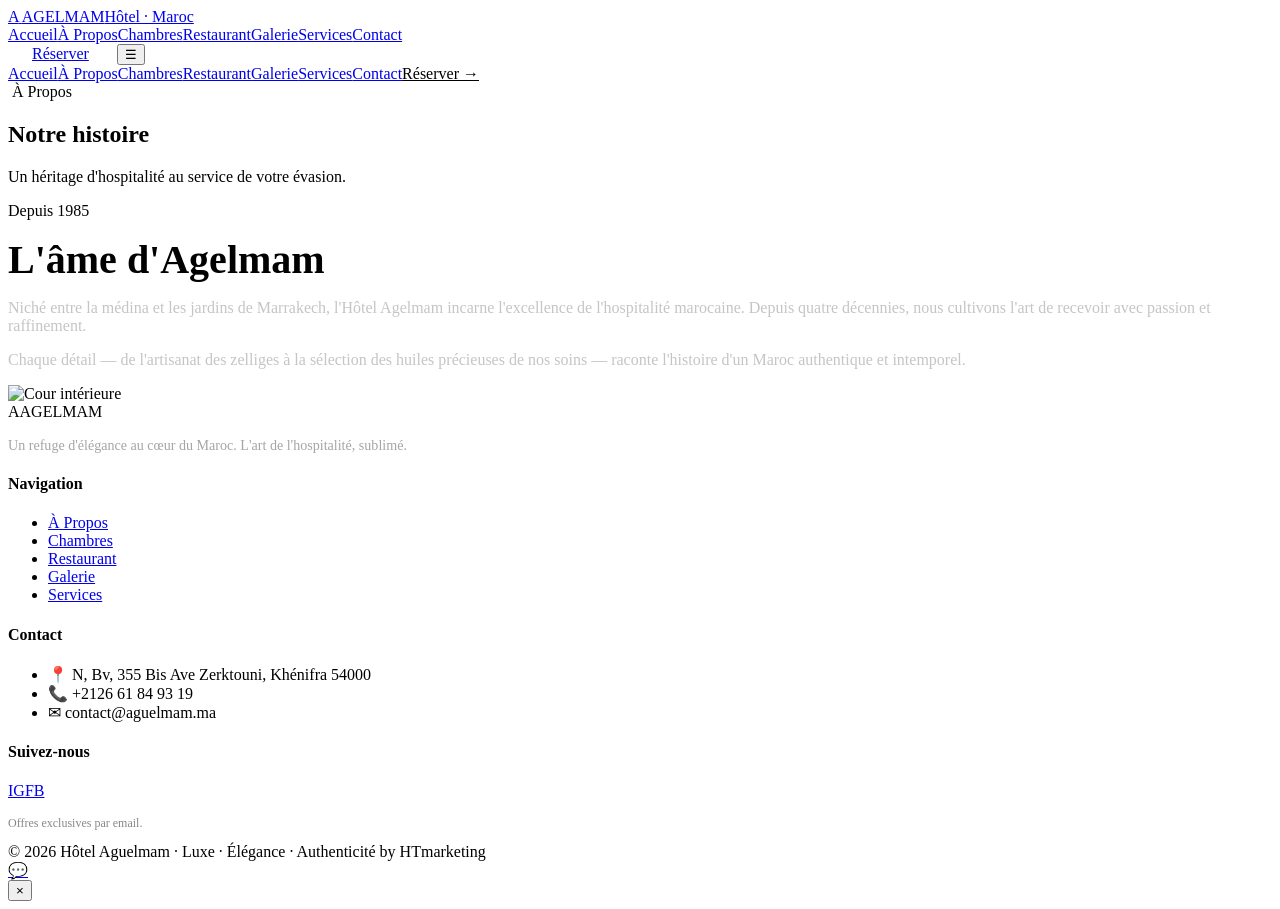
==== a-propos.html @ d1f53323 "Add files via upload" ====
<!DOCTYPE html>
<html lang="fr">
<head>
<meta charset="UTF-8">
<meta name="viewport" content="width=device-width,initial-scale=1">
<title>À Propos — Hôtel Agelmam</title>
<meta name="description" content="Découvrez l'histoire et l'âme de l'Hôtel Agelmam, l'excellence marocaine depuis 1985.">
<meta property="og:title" content="À Propos — Hôtel Agelmam">
<meta property="og:description" content="Découvrez l'histoire et l'âme de l'Hôtel Agelmam, l'excellence marocaine depuis 1985.">
<meta property="og:type" content="website">
<meta name="twitter:card" content="summary_large_image">
<link rel="preconnect" href="https://fonts.googleapis.com">
<link rel="preconnect" href="https://fonts.gstatic.com" crossorigin>
<link href="https://fonts.googleapis.com/css2?family=Playfair+Display:wght@400;500;600;700&family=Inter:wght@300;400;500;600&display=swap" rel="stylesheet">
<link rel="stylesheet" href="css/style.css">
</head>
<body>
<header class="site" id="siteHeader">
  <div class="nav">
    <a href="index.html" class="brand">
      <span class="brand-logo">A</span>
      <span class="brand-name"><span class="n">AGELMAM</span><span class="s">Hôtel · Maroc</span></span>
    </a>
    <nav class="nav-links"><a href="index.html" class="">Accueil</a><a href="a-propos.html" class="active">À Propos</a><a href="chambres.html" class="">Chambres</a><a href="restaurant.html" class="">Restaurant</a><a href="galerie.html" class="">Galerie</a><a href="services.html" class="">Services</a><a href="contact.html" class="">Contact</a></nav>
    <a href="reservation.html" class="btn btn-red nav-cta" style="padding:.7rem 1.5rem">Réserver</a>
    <button class="burger" id="burger" aria-label="Menu">☰</button>
  </div>
  <div class="mobile-menu" id="mobileMenu"><a href="index.html">Accueil</a><a href="a-propos.html">À Propos</a><a href="chambres.html">Chambres</a><a href="restaurant.html">Restaurant</a><a href="galerie.html">Galerie</a><a href="services.html">Services</a><a href="contact.html">Contact</a><a href="reservation.html" style="color:var(--red-light);margin-top:.5rem">Réserver →</a></div>
</header>
<section class="page-hero">
  <img class="bg" src="images/lobby.jpg" alt="">
  <span class="eyebrow">À Propos</span>
  <h1>Notre <span class="red-text">histoire</span></h1>
  <p>Un héritage d'hospitalité au service de votre évasion.</p>
</section>
<section class="pad container reveal">
  <div class="grid grid-2" style="align-items:center">
    <div><span class="eyebrow">Depuis 1985</span><h2 style="font-size:2.5rem;margin:1rem 0">L'âme <span class="red-text">d'Agelmam</span></h2>
    <p style="color:#c5c5c5">Niché entre la médina et les jardins de Marrakech, l'Hôtel Agelmam incarne l'excellence de l'hospitalité marocaine. Depuis quatre décennies, nous cultivons l'art de recevoir avec passion et raffinement.</p>
    <p style="color:#c5c5c5;margin-top:1rem">Chaque détail — de l'artisanat des zelliges à la sélection des huiles précieuses de nos soins — raconte l'histoire d'un Maroc authentique et intemporel.</p>
    </div>
    <img src="images/courtyard.jpg" alt="Cour intérieure" style="aspect-ratio:4/5;object-fit:cover">
  </div>
</section>
<footer class="site">
  <div class="cols">
    <div>
      <div class="brand" style="margin-bottom:1rem"><span class="brand-logo">A</span><span class="brand-name"><span class="n">AGELMAM</span></span></div>
      <p style="color:#a5a5a5;font-size:.88rem">Un refuge d'élégance au cœur du Maroc. L'art de l'hospitalité, sublimé.</p>
    </div>
    <div><h4>Navigation</h4><ul>
      <li><a href="a-propos.html">À Propos</a></li>
      <li><a href="chambres.html">Chambres</a></li>
      <li><a href="restaurant.html">Restaurant</a></li>
      <li><a href="galerie.html">Galerie</a></li>
      <li><a href="services.html">Services</a></li>
    </ul></div>
    <div><h4>Contact</h4><ul>
      <li>📍 N, Bv, 355 Bis Ave Zerktouni, Khénifra 54000</li>
      <li>📞 +2126 61 84 93 19</li>
      <li>✉ contact@aguelmam.ma</li>
    </ul></div>
    <div><h4>Suivez-nous</h4>
      <div class="socials"><a href="#" aria-label="Instagram">IG</a><a href="#" aria-label="Facebook">FB</a></div>
      <p style="color:#888;font-size:.75rem;margin-top:1rem">Offres exclusives par email.</p>
    </div>
  </div>
  <div class="bottom">© 2026 Hôtel Aguelmam · Luxe · Élégance · Authenticité by HTmarketing</div>
</footer>
<a href="https://wa.me/61849319" class="wa-float" aria-label="WhatsApp" target="_blank" rel="noopener">💬</a>
<div class="lb" id="lightbox"><button class="close" id="lbClose">×</button><img id="lbImg" alt=""></div>
<script src="js/main.js"></script>
</body></html>
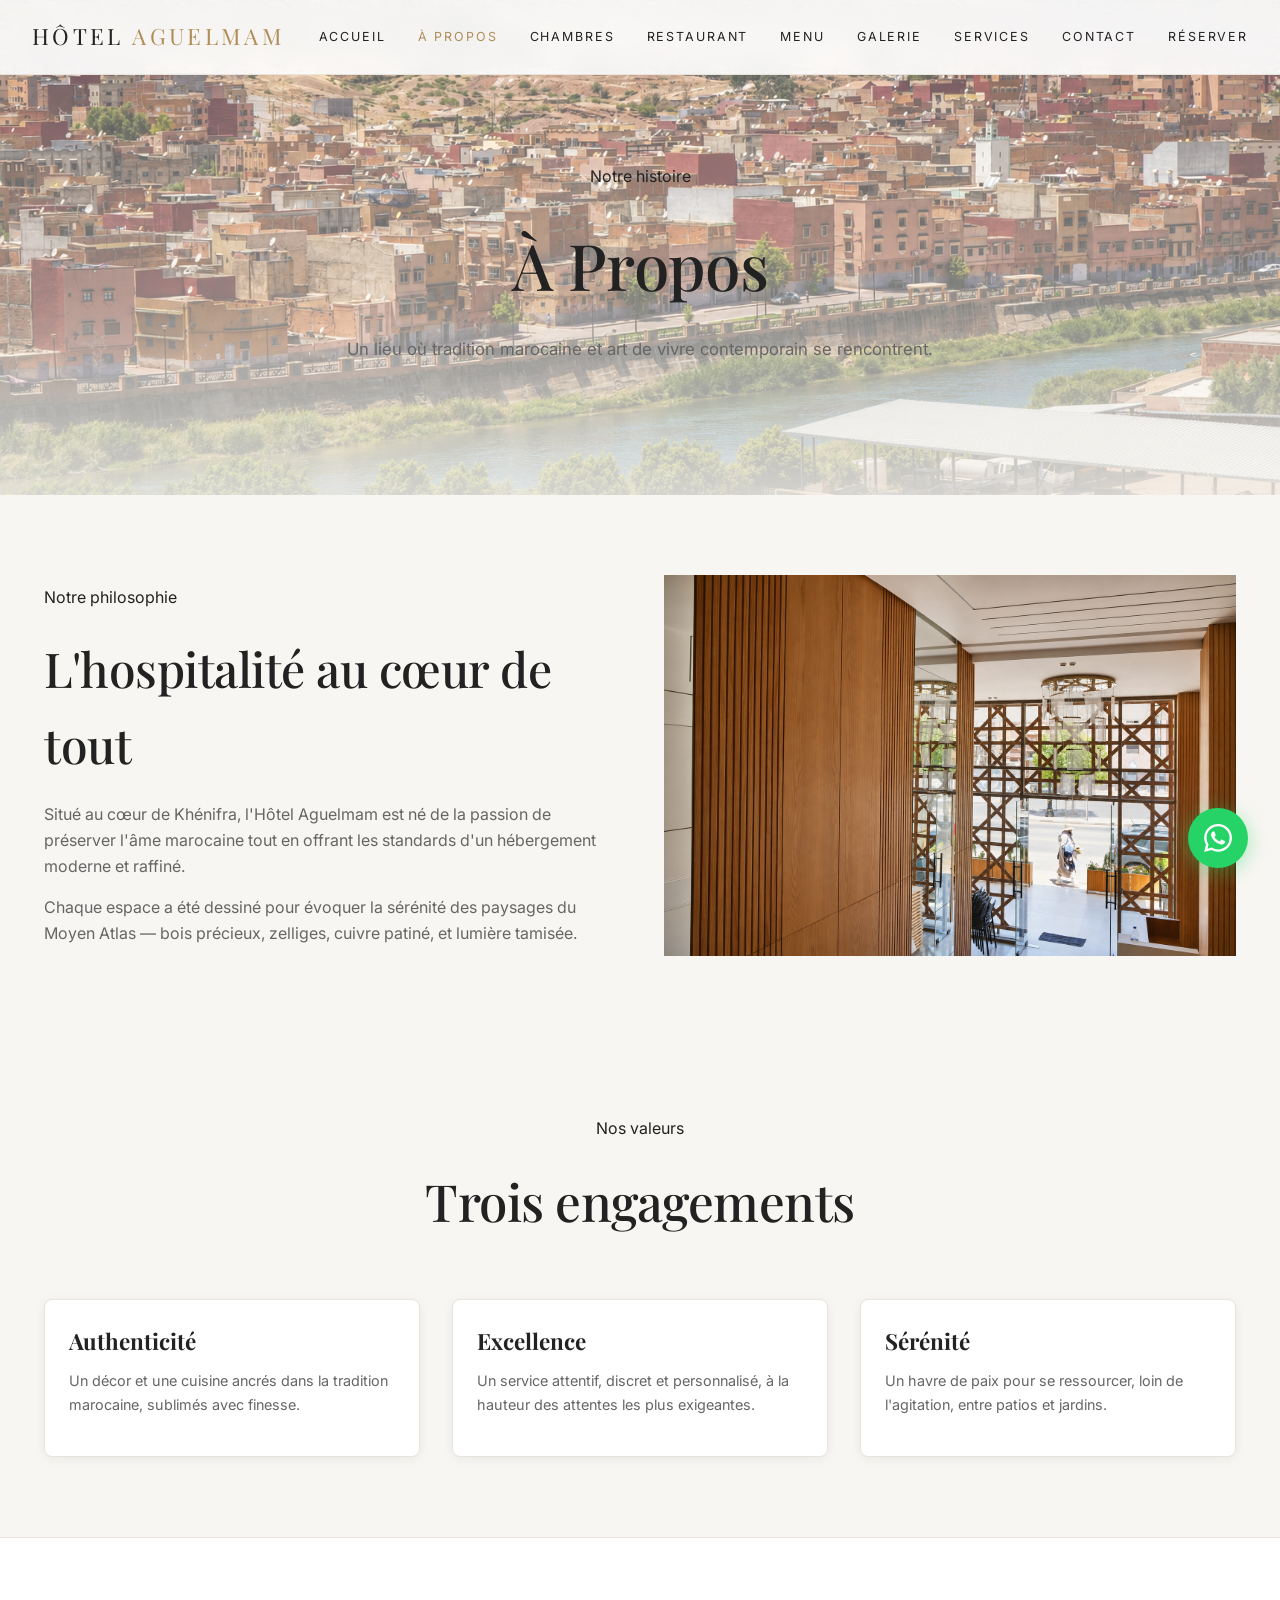
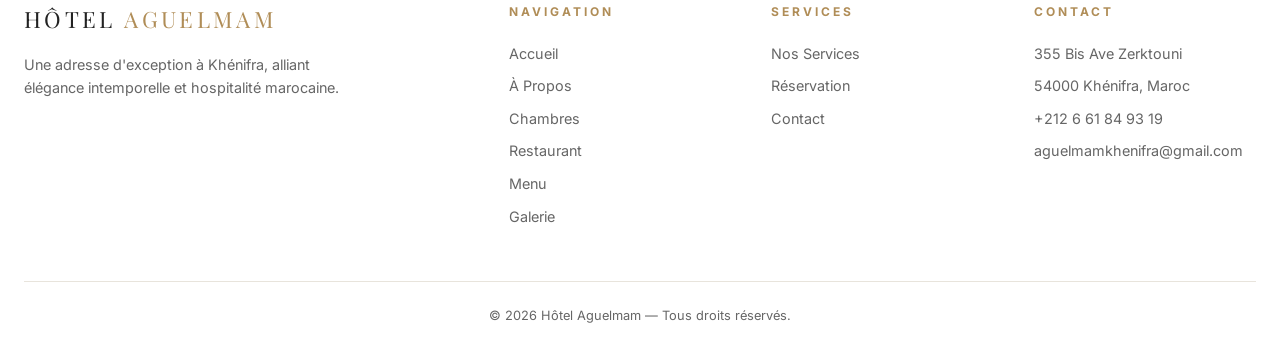
==== commit bc31abec: "kk" ====
--- a/a-propos.html
+++ b/a-propos.html
@@ -1,73 +1,108 @@
 <!DOCTYPE html>
 <html lang="fr">
 <head>
-<meta charset="UTF-8">
-<meta name="viewport" content="width=device-width,initial-scale=1">
-<title>À Propos — Hôtel Agelmam</title>
-<meta name="description" content="Découvrez l'histoire et l'âme de l'Hôtel Agelmam, l'excellence marocaine depuis 1985.">
-<meta property="og:title" content="À Propos — Hôtel Agelmam">
-<meta property="og:description" content="Découvrez l'histoire et l'âme de l'Hôtel Agelmam, l'excellence marocaine depuis 1985.">
-<meta property="og:type" content="website">
-<meta name="twitter:card" content="summary_large_image">
-<link rel="preconnect" href="https://fonts.googleapis.com">
-<link rel="preconnect" href="https://fonts.gstatic.com" crossorigin>
-<link href="https://fonts.googleapis.com/css2?family=Playfair+Display:wght@400;500;600;700&family=Inter:wght@300;400;500;600&display=swap" rel="stylesheet">
-<link rel="stylesheet" href="css/style.css">
+  <meta charset="UTF-8" />
+  <meta name="viewport" content="width=device-width, initial-scale=1.0" />
+  <title>À Propos — Hôtel Aguelmam</title>
+  <meta name="description" content="Découvrez l'histoire, la philosophie et l'engagement de l'Hôtel Aguelmam à Khénifra." />
+  <meta property="og:title" content="À Propos — Hôtel Aguelmam" />
+  <meta property="og:description" content="Découvrez l'histoire, la philosophie et l'engagement de l'Hôtel Aguelmam à Khénifra." />
+  <meta property="og:type" content="website" />
+  <link rel="preconnect" href="https://fonts.googleapis.com" />
+  <link rel="preconnect" href="https://fonts.gstatic.com" crossorigin />
+  <link href="https://fonts.googleapis.com/css2?family=Playfair+Display:wght@400;500;600&family=Inter:wght@300;400;500;600&display=swap" rel="stylesheet" />
+  <link rel="stylesheet" href="assets/css/style.css" />
 </head>
 <body>
-<header class="site" id="siteHeader">
-  <div class="nav">
-    <a href="index.html" class="brand">
-      <span class="brand-logo">A</span>
-      <span class="brand-name"><span class="n">AGELMAM</span><span class="s">Hôtel · Maroc</span></span>
-    </a>
-    <nav class="nav-links"><a href="index.html" class="">Accueil</a><a href="a-propos.html" class="active">À Propos</a><a href="chambres.html" class="">Chambres</a><a href="restaurant.html" class="">Restaurant</a><a href="galerie.html" class="">Galerie</a><a href="services.html" class="">Services</a><a href="contact.html" class="">Contact</a></nav>
-    <a href="reservation.html" class="btn btn-red nav-cta" style="padding:.7rem 1.5rem">Réserver</a>
-    <button class="burger" id="burger" aria-label="Menu">☰</button>
-  </div>
-  <div class="mobile-menu" id="mobileMenu"><a href="index.html">Accueil</a><a href="a-propos.html">À Propos</a><a href="chambres.html">Chambres</a><a href="restaurant.html">Restaurant</a><a href="galerie.html">Galerie</a><a href="services.html">Services</a><a href="contact.html">Contact</a><a href="reservation.html" style="color:var(--red-light);margin-top:.5rem">Réserver →</a></div>
-</header>
-<section class="page-hero">
-  <img class="bg" src="images/lobby.jpg" alt="">
-  <span class="eyebrow">À Propos</span>
-  <h1>Notre <span class="red-text">histoire</span></h1>
-  <p>Un héritage d'hospitalité au service de votre évasion.</p>
-</section>
-<section class="pad container reveal">
-  <div class="grid grid-2" style="align-items:center">
-    <div><span class="eyebrow">Depuis 1985</span><h2 style="font-size:2.5rem;margin:1rem 0">L'âme <span class="red-text">d'Agelmam</span></h2>
-    <p style="color:#c5c5c5">Niché entre la médina et les jardins de Marrakech, l'Hôtel Agelmam incarne l'excellence de l'hospitalité marocaine. Depuis quatre décennies, nous cultivons l'art de recevoir avec passion et raffinement.</p>
-    <p style="color:#c5c5c5;margin-top:1rem">Chaque détail — de l'artisanat des zelliges à la sélection des huiles précieuses de nos soins — raconte l'histoire d'un Maroc authentique et intemporel.</p>
+  <header class="site-header">
+    <a href="index.html" class="logo">Hôtel <span>Aguelmam</span></a>
+    <nav class="nav">
+      <a href="index.html">Accueil</a>
+      <a href="a-propos.html">À Propos</a>
+      <a href="chambres.html">Chambres</a>
+      <a href="restaurant.html">Restaurant</a>
+      <a href="menu.html">Menu</a>
+      <a href="galerie.html">Galerie</a>
+      <a href="services.html">Services</a>
+      <a href="contact.html">Contact</a>
+      <a href="reservation.html" class="btn-red">Réserver</a>
+    </nav>
+    <button class="menu-btn" aria-label="Menu">☰</button>
+  </header>
+  
+  <section class="page-hero">
+    <img src="assets/images/courtyard.jpg" alt="" class="hero-img" />
+    <div class="hero-overlay"></div>
+    <div class="hero-content">
+      <span class="red-divider">Notre histoire</span>
+      <h1 class="font-display">À <span class="red-text">Propos</span></h1>
+      <p>Un lieu où tradition marocaine et art de vivre contemporain se rencontrent.</p>
     </div>
-    <img src="images/courtyard.jpg" alt="Cour intérieure" style="aspect-ratio:4/5;object-fit:cover">
-  </div>
-</section>
-<footer class="site">
-  <div class="cols">
-    <div>
-      <div class="brand" style="margin-bottom:1rem"><span class="brand-logo">A</span><span class="brand-name"><span class="n">AGELMAM</span></span></div>
-      <p style="color:#a5a5a5;font-size:.88rem">Un refuge d'élégance au cœur du Maroc. L'art de l'hospitalité, sublimé.</p>
+  </section>
+  <section class="section">
+    <div class="grid-2">
+      <div>
+        <span class="red-divider">Notre philosophie</span>
+        <h2 class="font-display" style="font-size:clamp(2rem,4vw,3rem);margin:1.2rem 0">L'hospitalité au <span class="red-text">cœur</span> de tout</h2>
+        <p style="color:var(--muted);margin-bottom:1rem">Situé au cœur de Khénifra, l'Hôtel Aguelmam est né de la passion de préserver l'âme marocaine tout en offrant les standards d'un hébergement moderne et raffiné.</p>
+        <p style="color:var(--muted)">Chaque espace a été dessiné pour évoquer la sérénité des paysages du Moyen Atlas — bois précieux, zelliges, cuivre patiné, et lumière tamisée.</p>
+      </div>
+      <div><img src="assets/images/lobby.jpg" alt="Lobby" /></div>
     </div>
-    <div><h4>Navigation</h4><ul>
-      <li><a href="a-propos.html">À Propos</a></li>
-      <li><a href="chambres.html">Chambres</a></li>
-      <li><a href="restaurant.html">Restaurant</a></li>
-      <li><a href="galerie.html">Galerie</a></li>
-      <li><a href="services.html">Services</a></li>
-    </ul></div>
-    <div><h4>Contact</h4><ul>
-      <li>📍 N, Bv, 355 Bis Ave Zerktouni, Khénifra 54000</li>
-      <li>📞 +2126 61 84 93 19</li>
-      <li>✉ contact@aguelmam.ma</li>
-    </ul></div>
-    <div><h4>Suivez-nous</h4>
-      <div class="socials"><a href="#" aria-label="Instagram">IG</a><a href="#" aria-label="Facebook">FB</a></div>
-      <p style="color:#888;font-size:.75rem;margin-top:1rem">Offres exclusives par email.</p>
+  </section>
+  <section class="section" style="background:var(--ink)">
+    <div class="section-title">
+      <span class="red-divider">Nos valeurs</span>
+      <h2 class="font-display">Trois <span class="red-text">engagements</span></h2>
     </div>
-  </div>
-  <div class="bottom">© 2026 Hôtel Aguelmam · Luxe · Élégance · Authenticité by HTmarketing</div>
-</footer>
-<a href="https://wa.me/61849319" class="wa-float" aria-label="WhatsApp" target="_blank" rel="noopener">💬</a>
-<div class="lb" id="lightbox"><button class="close" id="lbClose">×</button><img id="lbImg" alt=""></div>
-<script src="js/main.js"></script>
-</body></html>+    <div class="grid-3">
+      <div class="card"><div class="card-body"><h3>Authenticité</h3><p>Un décor et une cuisine ancrés dans la tradition marocaine, sublimés avec finesse.</p></div></div>
+      <div class="card"><div class="card-body"><h3>Excellence</h3><p>Un service attentif, discret et personnalisé, à la hauteur des attentes les plus exigeantes.</p></div></div>
+      <div class="card"><div class="card-body"><h3>Sérénité</h3><p>Un havre de paix pour se ressourcer, loin de l'agitation, entre patios et jardins.</p></div></div>
+    </div>
+  </section>
+  <footer class="site-footer">
+    <div class="footer-grid">
+      <div>
+        <div class="logo" style="margin-bottom:1rem">Hôtel <span>Aguelmam</span></div>
+        <p style="color:var(--muted);font-size:.9rem;max-width:340px">Une adresse d'exception à Khénifra, alliant élégance intemporelle et hospitalité marocaine.</p>
+      </div>
+      <div>
+        <h4>Navigation</h4>
+        <ul>
+          <li><a href="index.html">Accueil</a></li>
+          <li><a href="a-propos.html">À Propos</a></li>
+          <li><a href="chambres.html">Chambres</a></li>
+          <li><a href="restaurant.html">Restaurant</a></li>
+          <li><a href="menu.html">Menu</a></li>
+          <li><a href="galerie.html">Galerie</a></li>
+        </ul>
+      </div>
+      <div>
+        <h4>Services</h4>
+        <ul>
+          <li><a href="services.html">Nos Services</a></li>
+          <li><a href="reservation.html">Réservation</a></li>
+          <li><a href="contact.html">Contact</a></li>
+        </ul>
+      </div>
+      <div>
+        <h4>Contact</h4>
+        <ul>
+          <li>355 Bis Ave Zerktouni</li>
+          <li>54000 Khénifra, Maroc</li>
+          <li>+212 6 61 84 93 19</li>
+          <li>aguelmamkhenifra@gmail.com</li>
+        </ul>
+      </div>
+    </div>
+    <div class="footer-bottom">© 2026 Hôtel Aguelmam — Tous droits réservés.</div>
+  </footer>
+  <a href="https://wa.me/212661849319?text=Bonjour,%20je%20souhaite%20réserver%20une%20table%20à%20l'Hôtel%20Aguelmam." class="whatsapp-float" target="_blank" rel="noopener">
+    <svg viewBox="0 0 24 24" fill="currentColor" width="28" height="28">
+      <path d="M17.472 14.382c-.297-.149-1.758-.867-2.03-.967-.273-.099-.471-.148-.67.15-.197.297-.767.966-.94 1.164-.173.199-.347.223-.644.075-.297-.15-1.255-.463-2.39-1.475-.883-.788-1.48-1.761-1.653-2.059-.173-.297-.018-.458.13-.606.134-.133.298-.347.446-.52.149-.174.198-.298.298-.497.099-.198.05-.371-.025-.52-.075-.149-.669-1.612-.916-2.207-.242-.579-.487-.5-.669-.51-.173-.008-.371-.01-.57-.01-.198 0-.52.074-.792.372-.272.297-1.04 1.016-1.04 2.479 0 1.462 1.065 2.875 1.213 3.074.149.198 2.096 3.2 5.077 4.487.709.306 1.262.489 1.694.625.712.227 1.36.195 1.871.118.571-.085 1.758-.719 2.006-1.413.248-.694.248-1.289.173-1.413-.074-.124-.272-.198-.57-.347m-5.421 7.403h-.004a9.87 9.87 0 01-5.031-1.378l-.361-.214-3.741.982.998-3.648-.235-.374a9.86 9.86 0 01-1.51-5.26c.001-5.45 4.436-9.884 9.888-9.884 2.64 0 5.122 1.03 6.988 2.898a9.825 9.825 0 012.893 6.994c-.003 5.45-4.437 9.884-9.885 9.884m8.413-18.297A11.815 11.815 0 0012.05 0C5.495 0 .16 5.335.157 11.892c0 2.096.547 4.142 1.588 5.945L.057 24l6.305-1.654a11.882 11.882 0 005.683 1.448h.005c6.574 0 11.909-5.335 11.913-11.893a11.821 11.821 0 00-3.48-8.413z"/>
+    </svg>
+  </a>
+  <script src="assets/js/main.js"></script>
+</body>
+</html>
--- a/assets/css/style.css
+++ b/assets/css/style.css
@@ -0,0 +1,673 @@
+/* Hôtel Aguelmam — Thème Lumière Luxe */
+:root {
+  --gold: #B08D57;
+  --gold-dark: #8B6D3F;
+  --burgundy: #8B1E24;
+  --burgundy-dark: #6B1520;
+  --bg: #F8F6F2;
+  --bg-alt: #FDFCF9;
+  --card: #FFFFFF;
+  --card-alt: #FAF8F5;
+  --border: #E8E4DC;
+  --border-light: #F0EDE6;
+  --fg: #222222;
+  --muted: #666666;
+  --muted-light: #999999;
+}
+* { box-sizing: border-box; margin: 0; padding: 0; }
+html { scroll-behavior: smooth; }
+body {
+  font-family: 'Inter', system-ui, sans-serif;
+  background: var(--bg);
+  color: var(--fg);
+  line-height: 1.6;
+  -webkit-font-smoothing: antialiased;
+}
+img { max-width: 100%; display: block; }
+a { color: inherit; text-decoration: none; }
+.font-display { font-family: 'Playfair Display', serif; font-weight: 500; letter-spacing: -0.01em; }
+.gold-text { color: var(--gold); }
+.gold-divider {
+  display: inline-block;
+  color: var(--gold);
+  font-size: 0.7rem;
+  text-transform: uppercase;
+  letter-spacing: 0.3em;
+  padding-bottom: 0.5rem;
+  border-bottom: 1px solid var(--gold);
+}
+.btn-gold {
+  display: inline-block;
+  background: var(--gold);
+  color: #fff;
+  padding: 0.9rem 1.8rem;
+  font-size: 0.8rem;
+  text-transform: uppercase;
+  letter-spacing: 0.2em;
+  border: 1px solid var(--gold);
+  cursor: pointer;
+  transition: all 0.25s;
+  border-radius: 6px;
+  box-shadow: 0 2px 8px rgba(176, 141, 87, 0.3);
+}
+.btn-gold:hover { background: var(--gold-dark); border-color: var(--gold-dark); box-shadow: 0 4px 12px rgba(176, 141, 87, 0.4); }
+.btn-outline {
+  display: inline-block;
+  background: transparent;
+  color: var(--gold);
+  padding: 0.9rem 1.8rem;
+  font-size: 0.8rem;
+  text-transform: uppercase;
+  letter-spacing: 0.2em;
+  border: 1px solid var(--gold);
+  cursor: pointer;
+  transition: all 0.25s;
+  border-radius: 6px;
+}
+.btn-outline:hover { background: rgba(176, 141, 87, 0.08); }
+
+/* HEADER */
+.site-header {
+  position: fixed; top: 0; left: 0; right: 0; z-index: 50;
+  padding: 1.2rem 2rem;
+  display: flex; align-items: center; justify-content: space-between;
+  background: rgba(255, 255, 255, 0.9);
+  backdrop-filter: blur(12px);
+  border-bottom: 1px solid var(--border);
+  transition: background 0.3s, box-shadow 0.3s;
+}
+.site-header.scrolled {
+  background: rgba(255, 255, 255, 0.98);
+  box-shadow: 0 2px 20px rgba(0, 0, 0, 0.08);
+}
+.logo { font-family: 'Playfair Display', serif; font-size: 1.4rem; letter-spacing: 0.15em; text-transform: uppercase; color: var(--fg); }
+.logo span { color: var(--gold); }
+.nav { display: flex; gap: 2rem; align-items: center; }
+.nav a { font-size: 0.78rem; text-transform: uppercase; letter-spacing: 0.15em; transition: color 0.2s; color: var(--fg); }
+.nav a:hover, .nav a.active { color: var(--gold); }
+.nav .btn-gold { padding: 0.6rem 1.2rem; font-size: 0.7rem; }
+.menu-btn { display: none; background: transparent; border: none; color: var(--fg); cursor: pointer; }
+
+@media (max-width: 900px) {
+  .menu-btn { display: block; }
+  .nav { display: none; position: absolute; top: 100%; left: 0; right: 0; flex-direction: column; background: var(--card); padding: 1.5rem; gap: 1.2rem; border-bottom: 1px solid var(--border); box-shadow: 0 4px 20px rgba(0, 0, 0, 0.1); }
+  .nav.open { display: flex; }
+}
+
+/* HERO */
+.hero {
+  position: relative;
+  height: 100vh;
+  min-height: 620px;
+  overflow: hidden;
+}
+.hero-img { position: absolute; inset: 0; width: 100%; height: 100%; object-fit: cover; filter: brightness(1.05); }
+.hero-overlay {
+  position: absolute; inset: 0;
+  background: linear-gradient(180deg, rgba(248,246,242,0.3) 0%, rgba(248,246,242,0.5) 60%, rgba(248,246,242,0.85) 100%);
+}
+.hero-content {
+  position: relative; z-index: 2;
+  height: 100%;
+  display: flex; flex-direction: column; align-items: center; justify-content: center;
+  text-align: center; padding: 5rem 1.5rem 2rem;
+}
+.hero-content h1 { font-size: clamp(2.5rem, 6vw, 5.5rem); margin: 1.5rem 0 1.2rem; max-width: 900px; color: var(--fg); }
+.hero-content p { color: var(--muted); max-width: 620px; margin-bottom: 2rem; font-size: 1.05rem; }
+.hero-actions { display: flex; gap: 1rem; flex-wrap: wrap; justify-content: center; }
+
+/* PAGE HERO */
+.page-hero { position: relative; height: 55vh; min-height: 420px; overflow: hidden; }
+.page-hero .hero-content { padding-top: 6rem; }
+.page-hero h1 { font-size: clamp(2.2rem, 5vw, 4.2rem); color: var(--fg); }
+
+/* SECTIONS */
+.section { max-width: 1240px; margin: 0 auto; padding: 5rem 1.5rem; }
+.section-lg { padding: 6rem 1.5rem; }
+.section-title { text-align: center; margin-bottom: 3.5rem; }
+.section-title h2 { font-size: clamp(2rem, 4vw, 3.4rem); margin-top: 1.2rem; margin-bottom: 1rem; }
+.section-title p { color: var(--muted); max-width: 640px; margin: 0 auto; }
+
+/* GRID CARDS */
+.grid-3 { display: grid; grid-template-columns: repeat(3, 1fr); gap: 2rem; }
+.grid-4 { display: grid; grid-template-columns: repeat(4, 1fr); gap: 1.8rem; }
+.grid-2 { display: grid; grid-template-columns: 1fr 1fr; gap: 3rem; align-items: center; }
+@media (max-width: 900px) {
+  .grid-3, .grid-4 { grid-template-columns: 1fr 1fr; gap: 1.5rem; }
+  .grid-2 { grid-template-columns: 1fr; gap: 2rem; }
+}
+@media (max-width: 560px) {
+  .grid-3, .grid-4 { grid-template-columns: 1fr; }
+}
+
+.card {
+  background: var(--card);
+  border: 1px solid var(--border);
+  overflow: hidden;
+  transition: transform 0.3s, border-color 0.3s, box-shadow 0.3s;
+  border-radius: 8px;
+  box-shadow: 0 2px 12px rgba(0, 0, 0, 0.06);
+}
+.card:hover { border-color: var(--gold); transform: translateY(-4px); box-shadow: 0 8px 24px rgba(0, 0, 0, 0.1); }
+.card img { width: 100%; height: 240px; object-fit: cover; filter: brightness(1.03); }
+.card-body { padding: 1.5rem; }
+.card-body h3 { font-family: 'Playfair Display', serif; font-size: 1.4rem; margin-bottom: 0.6rem; color: var(--fg); }
+.card-body p { color: var(--muted); font-size: 0.9rem; margin-bottom: 1rem; }
+.card-price { color: var(--gold); font-size: 0.75rem; text-transform: uppercase; letter-spacing: 0.2em; }
+
+/* ROOM DETAIL (chambres page) */
+.room-article { display: grid; grid-template-columns: 1fr 1fr; gap: 3rem; align-items: center; margin-bottom: 6rem; }
+.room-article.reverse .room-gallery { order: 2; }
+@media (max-width: 900px) {
+  .room-article, .room-article.reverse { grid-template-columns: 1fr; }
+  .room-article.reverse .room-gallery { order: 0; }
+}
+.room-gallery { position: relative; }
+.room-gallery-main {
+  position: relative;
+  overflow: hidden;
+  aspect-ratio: 4/3;
+  background: var(--card-alt);
+}
+.room-gallery-main img { width: 100%; height: 100%; object-fit: cover; display: none; filter: brightness(1.02); }
+.room-gallery-main img.active { display: block; }
+.room-gallery-nav {
+  position: absolute; top: 50%; transform: translateY(-50%);
+  width: 42px; height: 42px;
+  background: rgba(255,255,255,0.9); color: var(--fg);
+  border: 1px solid var(--border);
+  display: flex; align-items: center; justify-content: center;
+  cursor: pointer; transition: all 0.2s;
+  box-shadow: 0 2px 8px rgba(0, 0, 0, 0.1);
+}
+.room-gallery-nav:hover { background: var(--gold); border-color: var(--gold); color: #fff; }
+.room-gallery-nav.prev { left: 12px; }
+.room-gallery-nav.next { right: 12px; }
+.room-thumbs { display: grid; grid-template-columns: repeat(3, 1fr); gap: 0.5rem; margin-top: 0.6rem; }
+.room-thumbs img {
+  aspect-ratio: 4/3; object-fit: cover; cursor: pointer;
+  border: 1px solid var(--border); opacity: 0.7; transition: all 0.2s;
+  border-radius: 4px;
+}
+.room-thumbs img.active { border-color: var(--gold); opacity: 1; }
+.room-info h2 { font-size: clamp(1.8rem, 3.2vw, 2.8rem); margin: 1rem 0; color: var(--fg); }
+.room-specs {
+  display: grid; grid-template-columns: repeat(3, 1fr);
+  border-top: 1px solid var(--border); border-bottom: 1px solid var(--border);
+  padding: 1.2rem 0; margin: 1.5rem 0; font-size: 0.85rem;
+}
+.room-specs span { color: var(--gold); margin-right: 0.4rem; }
+
+/* GALLERY */
+.gallery-grid { display: grid; grid-template-columns: repeat(3, 1fr); gap: 0.6rem; }
+@media (max-width: 900px) { .gallery-grid { grid-template-columns: 1fr 1fr; } }
+@media (max-width: 560px) { .gallery-grid { grid-template-columns: 1fr; } }
+.gallery-grid img { aspect-ratio: 4/3; object-fit: cover; cursor: pointer; transition: opacity 0.3s; }
+.gallery-grid img:hover { opacity: 0.75; }
+
+.lightbox {
+  position: fixed; inset: 0; z-index: 100;
+  background: rgba(0,0,0,0.95);
+  display: none; align-items: center; justify-content: center;
+  padding: 2rem;
+}
+.lightbox.open { display: flex; }
+.lightbox img { max-width: 92vw; max-height: 88vh; object-fit: contain; }
+.lightbox-close {
+  position: absolute; top: 1.5rem; right: 2rem;
+  background: transparent; border: none; color: #fff; font-size: 2rem; cursor: pointer;
+}
+
+/* TESTIMONIALS */
+.testimonials { background: var(--bg-alt); padding: 5rem 1.5rem; }
+.testimonial {
+  background: var(--card); border: 1px solid var(--border);
+  padding: 2rem; text-align: center;
+  border-radius: 8px;
+  box-shadow: 0 2px 12px rgba(0, 0, 0, 0.06);
+}
+.testimonial p { color: var(--muted); font-style: italic; margin-bottom: 1rem; }
+.testimonial cite { color: var(--gold); font-size: 0.8rem; text-transform: uppercase; letter-spacing: 0.2em; font-style: normal; }
+.stars { color: var(--gold); margin-bottom: 1rem; letter-spacing: 0.2em; }
+
+/* CONTACT */
+.contact-info { display: flex; flex-direction: column; gap: 1.5rem; }
+.contact-item { display: flex; gap: 1rem; align-items: flex-start; }
+.contact-icon {
+  width: 46px; height: 46px; border: 1px solid var(--gold); color: var(--gold);
+  display: flex; align-items: center; justify-content: center; flex-shrink: 0;
+  font-size: 1rem;
+  background: var(--card-alt);
+  border-radius: 50%;
+}
+.contact-item .label { font-size: 0.7rem; text-transform: uppercase; letter-spacing: 0.25em; color: var(--gold); margin-bottom: 0.25rem; }
+.map-wrap { border: 1px solid var(--border); height: 480px; overflow: hidden; border-radius: 8px; }
+.map-wrap iframe { width: 100%; height: 100%; border: 0; }
+
+/* FORM */
+.form { background: var(--card); border: 1px solid var(--border); padding: 2rem; border-radius: 8px; box-shadow: 0 2px 12px rgba(0, 0, 0, 0.06); }
+.form-grid { display: grid; grid-template-columns: 1fr 1fr; gap: 1.2rem; }
+@media (max-width: 700px) { .form-grid { grid-template-columns: 1fr; } }
+.form label { display: block; margin-bottom: 1.2rem; }
+.form label span.lbl {
+  display: block;
+  font-size: 0.7rem; text-transform: uppercase; letter-spacing: 0.2em;
+  color: var(--gold); margin-bottom: 0.5rem;
+}
+.form input, .form select, .form textarea {
+  width: 100%; background: var(--bg-alt); border: 1px solid var(--border); color: var(--fg);
+  padding: 0.8rem 1rem; font-size: 0.9rem; font-family: inherit;
+  transition: border-color 0.2s;
+  border-radius: 4px;
+}
+.form input:focus, .form select:focus, .form textarea:focus { outline: none; border-color: var(--gold); }
+.aside-info { background: var(--card); border: 1px solid var(--border); padding: 2rem; border-radius: 8px; box-shadow: 0 2px 12px rgba(0, 0, 0, 0.06); }
+.aside-info ul { list-style: none; margin: 1rem 0; }
+.aside-info li { padding: 0.4rem 0; color: var(--muted); font-size: 0.9rem; }
+.aside-info li::before { content: "•"; color: var(--gold); margin-right: 0.6rem; }
+.price-list { border-top: 1px solid var(--border); padding-top: 1.2rem; margin-top: 1.2rem; }
+.price-list li { display: flex; justify-content: space-between; }
+.price-list li::before { content: ""; margin: 0; }
+.price-list li span { color: var(--gold); }
+
+/* MENU (restaurant) */
+.menu-list { max-width: 780px; margin: 0 auto; }
+.menu-item { display: flex; justify-content: space-between; align-items: baseline; padding: 1.2rem 0; border-bottom: 1px dashed var(--border); gap: 1rem; }
+.menu-item h4 { font-family: 'Playfair Display', serif; font-size: 1.2rem; margin-bottom: 0.3rem; color: var(--fg); }
+.menu-item p { color: var(--muted); font-size: 0.85rem; }
+.menu-item .price { color: var(--gold); font-weight: 500; white-space: nowrap; }
+
+/* MENU PAGE */
+.menu-nav {
+  position: sticky;
+  top: 0;
+  background: var(--card);
+  z-index: 100;
+  border-bottom: 1px solid var(--border);
+  box-shadow: 0 2px 10px rgba(0, 0, 0, 0.05);
+}
+.menu-nav-inner {
+  max-width: 1400px;
+  margin: 0 auto;
+  padding: 0 2rem;
+  overflow-x: auto;
+  white-space: nowrap;
+  scrollbar-width: none;
+  -ms-overflow-style: none;
+}
+.menu-nav-inner::-webkit-scrollbar {
+  display: none;
+}
+.menu-nav-link {
+  display: inline-block;
+  padding: 1rem 1.2rem;
+  color: var(--muted);
+  text-decoration: none;
+  font-size: 0.85rem;
+  text-transform: uppercase;
+  letter-spacing: 0.1em;
+  transition: color 0.3s, font-weight 0.3s, text-shadow 0.3s;
+  position: relative;
+}
+.menu-nav-link:hover {
+  color: var(--gold);
+}
+.menu-nav-link.active {
+  color: var(--gold);
+  font-weight: 500;
+  text-shadow: 0 0 20px rgba(176, 141, 87, 0.2);
+}
+.menu-nav-link.active::after {
+  content: '';
+  position: absolute;
+  bottom: 0;
+  left: 0;
+  right: 0;
+  height: 2px;
+  background: var(--gold);
+  animation: slideIn 0.3s ease;
+  box-shadow: 0 0 10px rgba(176, 141, 87, 0.4);
+}
+@keyframes slideIn {
+  from { transform: scaleX(0); }
+  to { transform: scaleX(1); }
+}
+.menu-search-section {
+  padding: 2rem 0;
+  background: var(--bg);
+}
+.menu-search-container {
+  max-width: 600px;
+  margin: 0 auto;
+  padding: 0 2rem;
+}
+.menu-search-input {
+  width: 100%;
+  padding: 1rem 1.5rem;
+  background: var(--card);
+  border: 1px solid var(--border);
+  color: var(--fg);
+  font-size: 0.95rem;
+  border-radius: 6px;
+  transition: border-color 0.3s, box-shadow 0.3s;
+}
+.menu-search-input:focus {
+  outline: none;
+  border-color: var(--gold);
+  box-shadow: 0 0 0 3px rgba(176, 141, 87, 0.1);
+}
+.menu-search-input::placeholder {
+  color: var(--muted);
+}
+.search-no-results {
+  text-align: center;
+  color: var(--muted);
+  padding: 2rem;
+  font-style: italic;
+}
+.menu-container {
+  max-width: 900px;
+  margin: 0 auto;
+}
+.menu-card {
+  background: var(--card);
+  border: 1px solid var(--border);
+  padding: 2rem;
+  margin-bottom: 2rem;
+  transition: border-color 0.3s, transform 0.3s, box-shadow 0.3s;
+  opacity: 0;
+  transform: translateY(20px);
+  border-radius: 8px;
+  box-shadow: 0 2px 12px rgba(0, 0, 0, 0.06);
+}
+.menu-card.visible {
+  opacity: 1;
+  transform: translateY(0);
+}
+.menu-card:hover {
+  border-color: rgba(176, 141, 87, 0.3);
+  box-shadow: 0 4px 20px rgba(0, 0, 0, 0.08);
+}
+.menu-card h2 {
+  font-size: clamp(1.4rem, 2.2vw, 1.8rem);
+  margin: 0.6rem 0 1rem;
+  color: var(--fg);
+}
+.menu-note {
+  color: var(--gold);
+  font-size: 0.75rem;
+  text-transform: uppercase;
+  letter-spacing: 0.2em;
+  margin-bottom: 0.5rem;
+  font-style: italic;
+}
+.menu-list {
+  display: flex;
+  flex-direction: column;
+  gap: 0.5rem;
+}
+.menu-item {
+  display: flex;
+  justify-content: space-between;
+  align-items: baseline;
+  padding: 0.6rem 0;
+  font-size: 0.95rem;
+  line-height: 1.5;
+  border-bottom: 1px solid var(--border-light);
+  transition: background 0.2s;
+}
+.menu-item:last-child {
+  border-bottom: none;
+}
+.menu-item span:first-child {
+  color: var(--fg);
+}
+.menu-item .price {
+  color: var(--gold);
+  font-weight: 500;
+  white-space: nowrap;
+  margin-left: 1.5rem;
+}
+.badge {
+  font-size: 0.65rem;
+  text-transform: uppercase;
+  letter-spacing: 0.1em;
+  padding: 0.2rem 0.6rem;
+  border-radius: 2px;
+  margin-left: 0.8rem;
+  white-space: nowrap;
+}
+.badge-chef {
+  background: rgba(176, 141, 87, 0.15);
+  color: var(--gold);
+  border: 1px solid rgba(176, 141, 87, 0.3);
+}
+.badge-bestseller {
+  background: rgba(176, 141, 87, 0.1);
+  color: var(--gold);
+  border: 1px solid rgba(176, 141, 87, 0.25);
+}
+.badge-new {
+  background: rgba(176, 141, 87, 0.1);
+  color: var(--gold);
+  border: 1px solid rgba(176, 141, 87, 0.25);
+}
+.menu-table {
+  display: flex;
+  flex-direction: column;
+  gap: 0;
+  margin-top: 0.5rem;
+  border: 1px solid var(--border);
+  border-radius: 8px;
+  overflow: hidden;
+}
+.menu-table-header {
+  display: grid;
+  grid-template-columns: 2fr 1fr 1fr;
+  gap: 0;
+  padding: 0.8rem 1rem;
+  background: var(--bg-alt);
+  border-bottom: 1px solid var(--gold);
+  font-size: 0.7rem;
+  text-transform: uppercase;
+  letter-spacing: 0.15em;
+  color: var(--gold);
+  font-weight: 600;
+}
+.menu-table-header span {
+  text-align: center;
+}
+.menu-table-header span:first-child {
+  text-align: left;
+}
+.menu-table-row {
+  display: grid;
+  grid-template-columns: 2fr 1fr 1fr;
+  gap: 0;
+  padding: 0.7rem 1rem;
+  border-bottom: 1px solid var(--border-light);
+  align-items: center;
+  font-size: 0.9rem;
+  transition: background 0.2s;
+}
+.menu-table-row:last-child {
+  border-bottom: none;
+}
+.menu-table-row:hover {
+  background: var(--bg-alt);
+}
+.menu-table-row span:first-child {
+  color: var(--fg);
+  text-align: left;
+}
+.menu-table-row .price {
+  color: var(--gold);
+  font-weight: 500;
+  text-align: center;
+}
+.menu-table-row .badge {
+  font-size: 0.6rem;
+  padding: 0.15rem 0.5rem;
+  margin-right: 0.5rem;
+}
+.menu-table-row .badge + span {
+  margin-left: 0;
+}
+.menu-table.pizza-table .menu-table-header,
+.menu-table.pizza-table .menu-table-row {
+  grid-template-columns: 2fr 1fr 1fr 1fr;
+}
+@media (max-width: 768px) {
+  .menu-table {
+    border: none;
+    border-radius: 0;
+  }
+  .menu-table-header {
+    display: none;
+  }
+  .menu-table-row {
+    grid-template-columns: 1fr;
+    gap: 0;
+    padding: 0.8rem 0;
+    border-bottom: 1px solid var(--border);
+    background: var(--card);
+    margin-bottom: 0.5rem;
+    border-radius: 8px;
+    box-shadow: 0 2px 8px rgba(0, 0, 0, 0.04);
+  }
+  .menu-table-row span {
+    padding: 0.3rem 0;
+    border-bottom: 1px solid var(--border-light);
+  }
+  .menu-table-row span:last-child {
+    border-bottom: none;
+  }
+  .menu-table-row span:first-child {
+    font-weight: 600;
+    color: var(--gold);
+  }
+  .menu-table-row .price {
+    text-align: left;
+    display: flex;
+    justify-content: space-between;
+  }
+  .menu-table-row .price::before {
+    content: attr(data-label);
+    color: var(--muted);
+    font-size: 0.8rem;
+    margin-right: 0.5rem;
+  }
+  .menu-table.pizza-table .menu-table-row {
+    grid-template-columns: 1fr;
+  }
+}
+@media (max-width: 768px) {
+  .menu-nav-inner {
+    padding: 0 1rem;
+  }
+  .menu-nav-link {
+    padding: 0.8rem 1rem;
+    font-size: 0.75rem;
+  }
+  .menu-search-container {
+    padding: 0 1rem;
+  }
+  .menu-card {
+    padding: 1.5rem;
+    margin-bottom: 1.5rem;
+  }
+}
+@media (max-width: 560px) {
+  .menu-table-header,
+  .menu-table-row {
+    grid-template-columns: 1fr;
+    gap: 0.3rem;
+  }
+  .menu-table-header span:nth-child(2),
+  .menu-table-header span:nth-child(3),
+  .menu-table-row .price:nth-child(2),
+  .menu-table-row .price:nth-child(3) {
+    text-align: left;
+  }
+}
+.menu-cta {
+  padding: 5rem 0;
+  text-align: center;
+}
+
+/* WHATSAPP FLOAT */
+.whatsapp-float {
+  position: fixed;
+  bottom: 2rem;
+  right: 2rem;
+  width: 60px;
+  height: 60px;
+  background: #25D366;
+  border-radius: 50%;
+  display: flex;
+  align-items: center;
+  justify-content: center;
+  color: #fff;
+  box-shadow: 0 4px 20px rgba(37, 211, 102, 0.4);
+  z-index: 1000;
+  transition: transform 0.3s, box-shadow 0.3s;
+  animation: pulse 2s infinite;
+}
+.whatsapp-float:hover {
+  transform: scale(1.1);
+  box-shadow: 0 6px 25px rgba(37, 211, 102, 0.6);
+}
+@keyframes pulse {
+  0%, 100% { box-shadow: 0 4px 20px rgba(37, 211, 102, 0.4); }
+  50% { box-shadow: 0 4px 30px rgba(37, 211, 102, 0.7); }
+}
+@media (max-width: 768px) {
+  .whatsapp-float {
+    width: 56px;
+    height: 56px;
+    bottom: 1.5rem;
+    right: 1.5rem;
+  }
+}
+
+/* SUMMARY / RECAP */
+.summary { max-width: 780px; margin: 0 auto; background: var(--card); border: 1px solid var(--border); padding: 2.5rem; border-radius: 8px; box-shadow: 0 2px 12px rgba(0, 0, 0, 0.06); }
+.summary-head { display: flex; justify-content: space-between; padding-bottom: 1.5rem; margin-bottom: 1.8rem; border-bottom: 1px solid var(--border); align-items: flex-start; }
+.summary-ref { color: var(--gold); font-family: monospace; font-size: 1.1rem; }
+.summary-grid { display: grid; grid-template-columns: 1fr 1fr; gap: 1.5rem 2rem; margin-bottom: 2rem; }
+.summary-row .label { font-size: 0.7rem; text-transform: uppercase; letter-spacing: 0.2em; color: var(--gold); margin-bottom: 0.3rem; }
+.summary-total { display: flex; justify-content: space-between; align-items: center; padding: 1.5rem 0; border-top: 1px solid var(--border); border-bottom: 1px solid var(--border); margin-bottom: 1.5rem; }
+.summary-total .amount { font-family: 'Playfair Display', serif; font-size: 2rem; color: var(--gold); }
+.summary-actions { display: grid; grid-template-columns: repeat(3, 1fr); gap: 0.7rem; margin-top: 1.5rem; }
+@media (max-width: 640px) { .summary-actions { grid-template-columns: 1fr; } .summary-grid { grid-template-columns: 1fr; } }
+.toast {
+  position: fixed; bottom: 1.5rem; left: 50%; transform: translateX(-50%);
+  background: var(--card); border: 1px solid var(--gold); color: var(--fg);
+  padding: 0.9rem 1.4rem; font-size: 0.9rem; z-index: 200;
+  opacity: 0; transition: opacity 0.3s; pointer-events: none;
+  border-radius: 6px;
+  box-shadow: 0 4px 12px rgba(0, 0, 0, 0.1);
+}
+.toast.show { opacity: 1; }
+.toast.error { border-color: #e05252; }
+
+/* FOOTER */
+.site-footer {
+  background: var(--card);
+  border-top: 1px solid var(--border);
+  padding: 4rem 1.5rem 1.5rem;
+}
+.footer-grid { max-width: 1240px; margin: 0 auto; display: grid; grid-template-columns: 2fr 1fr 1fr 1fr; gap: 2.5rem; }
+@media (max-width: 900px) { .footer-grid { grid-template-columns: 1fr 1fr; } }
+@media (max-width: 560px) { .footer-grid { grid-template-columns: 1fr; } }
+.site-footer h4 { color: var(--gold); font-size: 0.75rem; text-transform: uppercase; letter-spacing: 0.25em; margin-bottom: 1rem; }
+.site-footer ul { list-style: none; }
+.site-footer ul li { padding: 0.3rem 0; color: var(--muted); font-size: 0.9rem; }
+.site-footer ul li a:hover { color: var(--gold); }
+.footer-bottom { max-width: 1240px; margin: 3rem auto 0; padding-top: 1.5rem; border-top: 1px solid var(--border); text-align: center; color: var(--muted); font-size: 0.8rem; }
+
+@media print {
+  .site-header, .site-footer, .no-print { display: none !important; }
+  body { background: #fff; color: #000; }
+  .summary { background: #fff; color: #000; border-color: #ccc; }
+}
